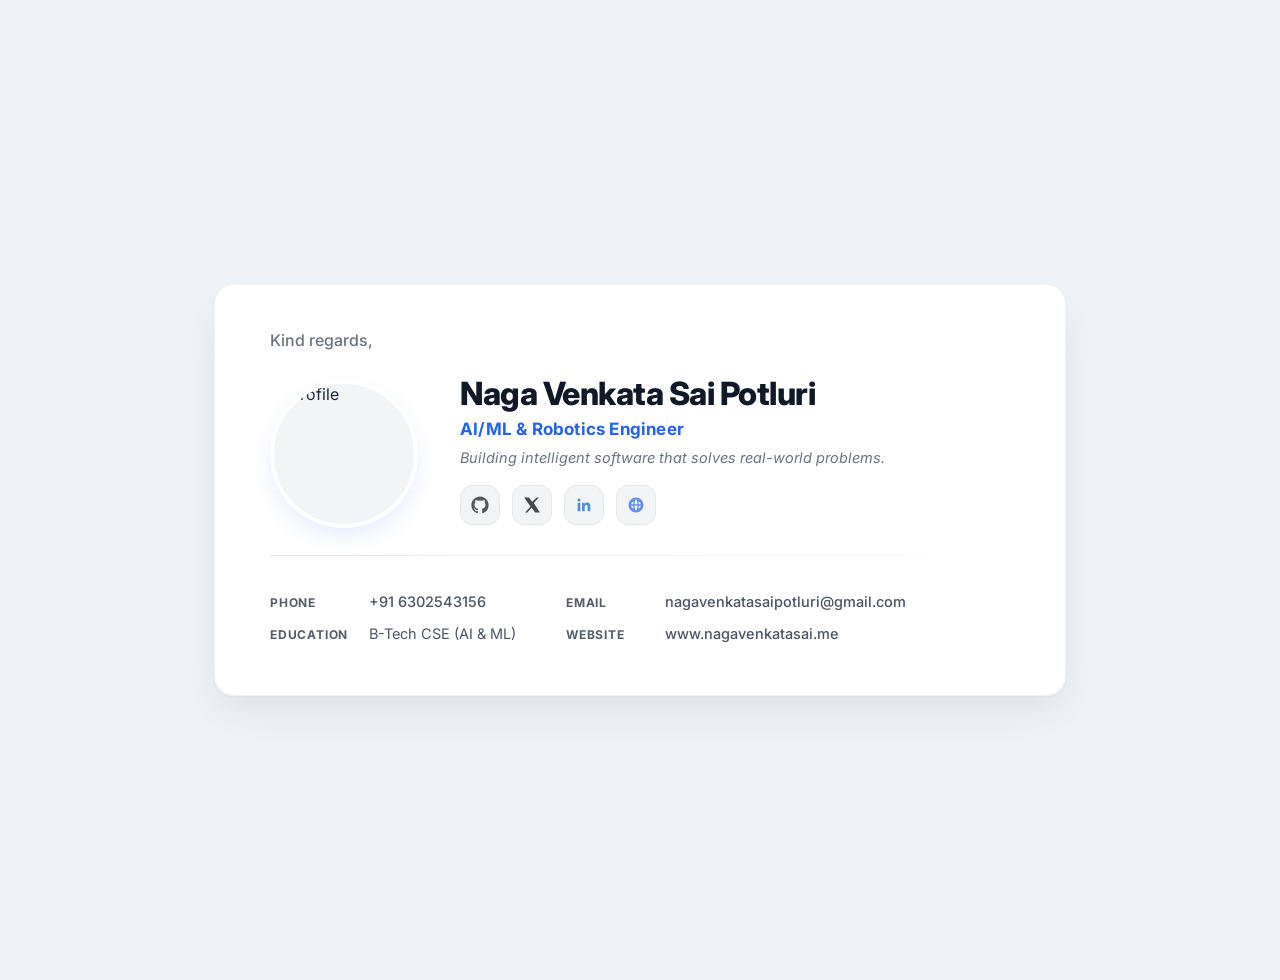
==== Preview.html @ a08f1529 "Initial commit of Email Signature files" ====
<!DOCTYPE html>
<html lang="en">
<head>
    <meta charset="UTF-8">
    <title>Premium Email Signature</title>
    <style>
        @import url('https://fonts.googleapis.com/css2?family=Inter:wght@400;500;600;700;800&display=swap');

        body {
            background: #eef2f6;
            font-family: 'Inter', -apple-system, BlinkMacSystemFont, 'Segoe UI', Roboto, sans-serif;
            display: flex;
            justify-content: center;
            align-items: center;
            min-height: 100vh;
            margin: 0;
            padding: 40px;
        }

        @keyframes fadeInUp {
            from {
                opacity: 0;
                transform: translateY(20px);
            }
            to {
                opacity: 1;
                transform: translateY(0);
            }
        }

        .signature-container {
            background: #ffffff;
            padding: 45px 55px;
            border-radius: 20px;
            box-shadow: 
                0 20px 40px -10px rgba(0,0,0,0.08), 
                0 1px 3px rgba(0,0,0,0.03);
            border: 1px solid rgba(229, 231, 235, 0.5);
            animation: fadeInUp 0.8s cubic-bezier(0.4, 0, 0.2, 1) forwards;
        }

        .signature {
            color: #1f2937;
            width: 740px;
        }

        .greeting {
            font-size: 16px;
            color: #6b7280;
            margin-bottom: 24px;
            font-weight: 500;
        }

        .flip-container {
            perspective: 1000px;
            width: 140px;
            height: 140px;
        }

        .flipper {
            width: 100%;
            height: 100%;
            position: relative;
            transition: transform 0.6s cubic-bezier(0.4, 0, 0.2, 1);
            transform-style: preserve-3d;
            animation: flip-auto 5s infinite;
        }

        @keyframes flip-auto {
            0%, 40% { transform: rotateY(0deg); }
            50%, 90% { transform: rotateY(180deg); }
            100% { transform: rotateY(0deg); }
        }

        .front, .back {
            width: 100%;
            height: 100%;
            position: absolute;
            top: 0;
            left: 0;
            backface-visibility: hidden;
            border-radius: 50%;
            box-shadow: 0 10px 25px -5px rgba(37, 99, 235, 0.15);
        }

        .front {
            z-index: 2;
            transform: rotateY(0deg);
            border: 4px solid #ffffff;
            overflow: hidden;
            background: #f3f4f6;
        }

        .front img {
            width: 100%;
            height: 100%;
            object-fit: cover;
            object-position: center center; 
        }

        .back {
            transform: rotateY(180deg);
            background: linear-gradient(135deg, #0f172a 0%, #1e293b 100%);
            border: 4px solid #3b82f6;
            display: flex;
            justify-content: center;
            align-items: center;
            text-align: center;
            font-size: 14px;
            font-weight: 600;
            color: #93c5fd;
            padding: 15px;
            line-height: 1.5;
            box-sizing: border-box;
            box-shadow: inset 0 0 20px rgba(0,0,0,0.5);
        }
        
        .back span {
            color: #ffffff;
            font-weight: 800;
        }

        .name {
            font-size: 32px;
            font-weight: 800;
            color: #111827;
            margin: 0 0 6px 0;
            letter-spacing: -0.5px;
        }

        .role {
            font-size: 17px;
            font-weight: 700;
            margin: 0 0 8px 0;
            color: #2563eb; /* Entire sentence blue */
            letter-spacing: 0.2px;
        }
        
        .tagline {
            font-size: 14.5px;
            color: #6b7280;
            margin: 0 0 16px 0;
            line-height: 1.5;
            font-style: italic;
        }

        /* Modern Social Icons - Clean & Bug-free */
        .socials {
            display: flex;
            gap: 12px;
        }
        
        .social-icon {
            width: 38px;
            height: 38px;
            border-radius: 12px; 
            display: flex;
            justify-content: center;
            align-items: center;
            text-decoration: none;
            background: #f3f4f6;
            transition: transform 0.2s ease, box-shadow 0.2s ease;
            border: 1px solid #e5e7eb;
        }
        
        .social-icon:hover {
            transform: translateY(-3px);
            box-shadow: 0 4px 10px rgba(0,0,0,0.08);
        }

        .social-icon img {
            width: 18px;
            height: 18px;
            opacity: 0.7;
            transition: opacity 0.2s ease;
        }
        
        .social-icon:hover img {
            opacity: 1; /* Highlights the icon subtly without breaking colors */
        }

        hr.divider {
            border: none;
            height: 1px;
            background: linear-gradient(90deg, #e5e7eb 0%, rgba(243, 244, 246, 0.1) 100%);
            margin: 30px 0;
        }

        .contact-table {
            width: 100%;
            font-size: 14.5px;
            color: #4b5563;
            line-height: 2.2;
        }
        
        .contact-table td {
            white-space: nowrap; 
            padding-right: 20px;
        }

        .contact-label {
            font-weight: 700;
            color: #111827;
            text-transform: uppercase;
            font-size: 12px;
            letter-spacing: 0.8px;
            display: inline-block;
            width: 95px;
            opacity: 0.7;
        }

        .contact-table a {
            color: #4b5563;
            text-decoration: none;
            transition: all 0.2s ease;
            font-weight: 500;
        }

        .contact-table a:hover {
            color: #2563eb;
            transform: translateX(2px);
            display: inline-block;
        }
    </style>
</head>
<body>

    <div class="signature-container">
        <div class="signature">
            <div class="greeting">Kind regards,</div>

            <table cellpadding="0" cellspacing="0" style="width: 100%;">
                <tr>
                    <td style="width: 170px; vertical-align: middle;">
                        <div class="flip-container">
                            <div class="flipper">
                                <div class="front">
                                    <img src="https://raw.githubusercontent.com/Potluri-Naga-Venkata-Sai/Portfolio-assets/main/Profile.jpeg" alt="Profile">
                                </div>
                                <div class="back">
                                    <div>Think simple.<br><span>Work smarter.</span></div>
                                </div>
                            </div>
                        </div>
                    </td>
                    <td style="vertical-align: middle; padding-left: 20px;">
                        <h1 class="name">Naga Venkata Sai Potluri</h1>
                        <p class="role">AI/ML & Robotics Engineer</p>
                        
                        <p class="tagline">Building intelligent software that solves real-world problems.</p>

                        <div class="socials">
                            <a href="https://github.com/Potluri-Naga-Venkata-Sai" class="social-icon" target="_blank">
                                <img src="assets/github.svg" alt="GitHub">
                            </a>
                            <a href="https://x.com/Pnvs0954" class="social-icon" target="_blank">
                                <img src="assets/x.svg" alt="X">
                            </a>
                            <a href="https://www.linkedin.com/in/naga-venkata-sai-potluri/" class="social-icon" target="_blank">
                                <img src="assets/linkedin.svg" alt="LinkedIn">
                            </a>
                            <a href="https://nagavenkatasai.me/" class="social-icon" target="_blank">
                                <img src="assets/globe.svg" alt="Website">
                            </a>
                        </div>
                    </td>
                </tr>
            </table>

            <hr class="divider">

            <table class="contact-table" cellpadding="0" cellspacing="0">
                <tr>
                    <td style="width: 40%;">
                        <span class="contact-label">Phone</span>
                        <a href="tel:+916302543156">+91 6302543156</a>
                    </td>
                    <td style="width: 60%;">
                        <span class="contact-label">Email</span>
                        <a href="mailto:nagavenkatasaipotluri@gmail.com">nagavenkatasaipotluri@gmail.com</a>
                    </td>
                </tr>
                <tr>
                    <td>
                        <span class="contact-label">Education</span>
                        B-Tech CSE (AI & ML)
                    </td>
                    <td>
                        <span class="contact-label">Website</span>
                        <a href="https://nagavenkatasai.me/" target="_blank">www.nagavenkatasai.me</a>
                    </td>
                </tr>
            </table>
        </div>
    </div>

</body>
</html>
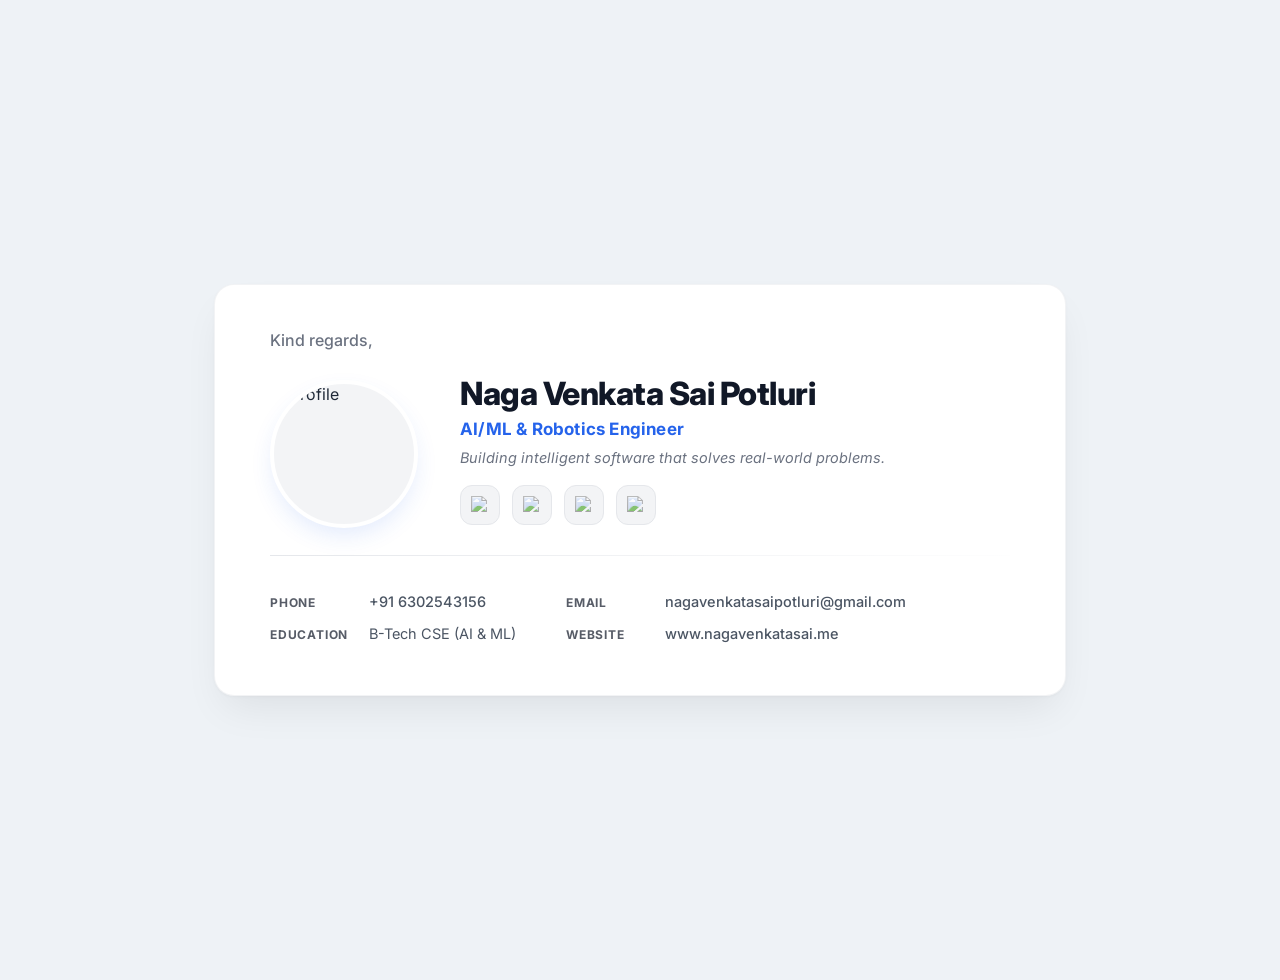
==== commit b01555b0: "Update icon URLs to absolute raw paths for Gmail compatibility" ====
--- a/Preview.html
+++ b/Preview.html
@@ -251,16 +251,16 @@
 
                         <div class="socials">
                             <a href="https://github.com/Potluri-Naga-Venkata-Sai" class="social-icon" target="_blank">
-                                <img src="assets/github.svg" alt="GitHub">
+                                <img src="https://raw.githubusercontent.com/Potluri-Naga-Venkata-Sai/Email-Signature/main/assets/github.svg" alt="GitHub">
                             </a>
                             <a href="https://x.com/Pnvs0954" class="social-icon" target="_blank">
-                                <img src="assets/x.svg" alt="X">
+                                <img src="https://raw.githubusercontent.com/Potluri-Naga-Venkata-Sai/Email-Signature/main/assets/x.svg" alt="X">
                             </a>
                             <a href="https://www.linkedin.com/in/naga-venkata-sai-potluri/" class="social-icon" target="_blank">
-                                <img src="assets/linkedin.svg" alt="LinkedIn">
+                                <img src="https://raw.githubusercontent.com/Potluri-Naga-Venkata-Sai/Email-Signature/main/assets/linkedin.svg" alt="LinkedIn">
                             </a>
                             <a href="https://nagavenkatasai.me/" class="social-icon" target="_blank">
-                                <img src="assets/globe.svg" alt="Website">
+                                <img src="https://raw.githubusercontent.com/Potluri-Naga-Venkata-Sai/Email-Signature/main/assets/globe.svg" alt="Website">
                             </a>
                         </div>
                     </td>
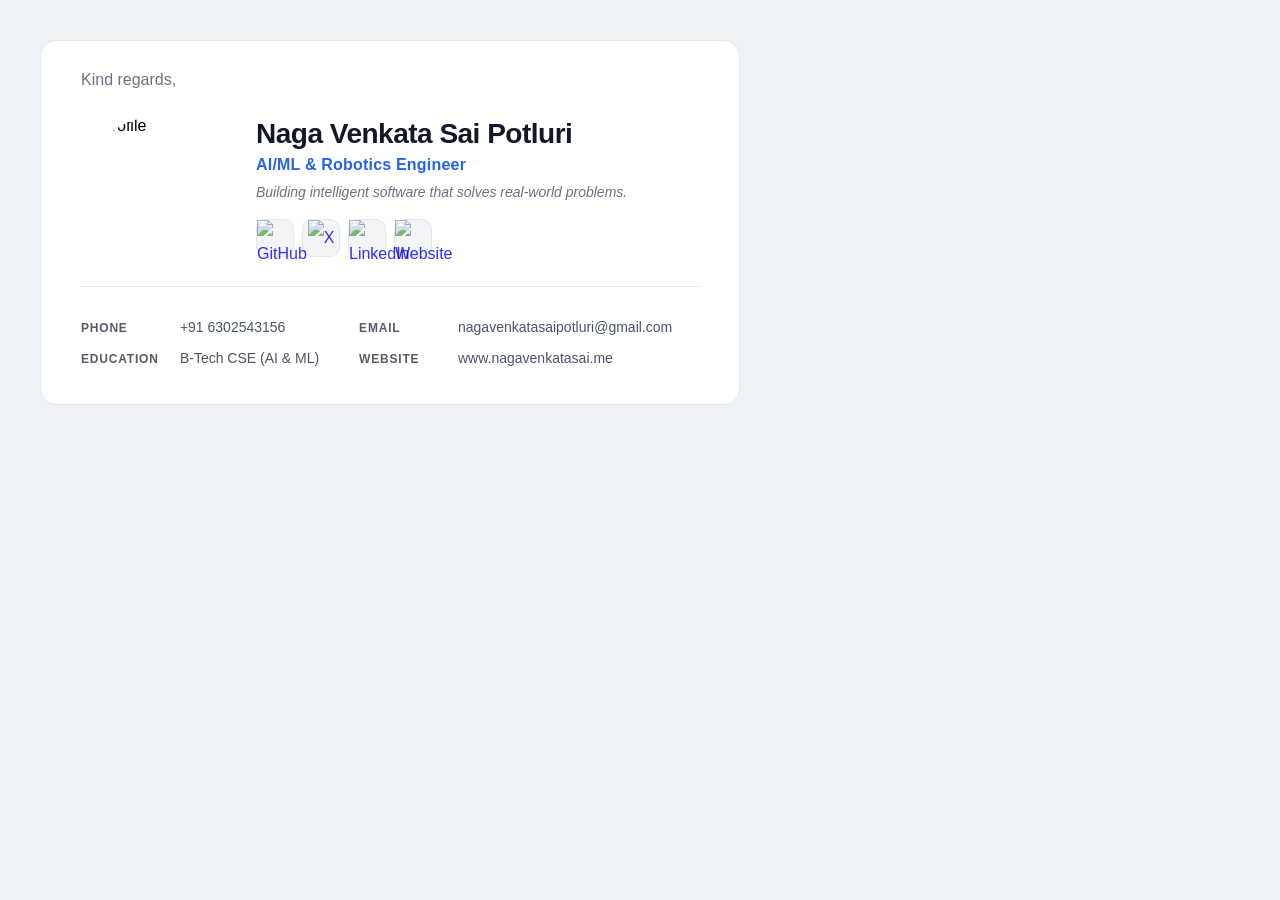
==== commit 9a118e6b: "Refactor to inline CSS and tables for robust Gmail compatibility" ====
--- a/Preview.html
+++ b/Preview.html
@@ -3,296 +3,95 @@
 <head>
     <meta charset="UTF-8">
     <title>Premium Email Signature</title>
-    <style>
-        @import url('https://fonts.googleapis.com/css2?family=Inter:wght@400;500;600;700;800&display=swap');
+</head>
+<body style="margin: 0; padding: 40px; background-color: #eef2f6; font-family: 'Inter', Arial, sans-serif;">
 
-        body {
-            background: #eef2f6;
-            font-family: 'Inter', -apple-system, BlinkMacSystemFont, 'Segoe UI', Roboto, sans-serif;
-            display: flex;
-            justify-content: center;
-            align-items: center;
-            min-height: 100vh;
-            margin: 0;
-            padding: 40px;
-        }
+    <!-- This table acts as the main container that is copied into Gmail -->
+    <table cellpadding="0" cellspacing="0" style="background-color: #ffffff; padding: 30px 40px; border-radius: 16px; border: 1px solid #e5e7eb; width: 700px; font-family: 'Inter', Arial, sans-serif;">
+        <tr>
+            <td>
+                <div style="font-size: 16px; color: #6b7280; margin-bottom: 24px; font-weight: 500;">Kind regards,</div>
 
-        @keyframes fadeInUp {
-            from {
-                opacity: 0;
-                transform: translateY(20px);
-            }
-            to {
-                opacity: 1;
-                transform: translateY(0);
-            }
-        }
+                <!-- Top section: Image and Name/Role -->
+                <table cellpadding="0" cellspacing="0" style="width: 100%;">
+                    <tr>
+                        <td style="width: 150px; vertical-align: middle;">
+                            <!-- Profile Image only (Flipping animation removed for Gmail compatibility) -->
+                            <img src="https://raw.githubusercontent.com/Potluri-Naga-Venkata-Sai/Email-Signature/main/assets/Profile.jpeg" 
+                                 alt="Profile" 
+                                 style="width: 140px; height: 140px; border-radius: 50%; object-fit: cover; object-position: center center; display: block; border: 4px solid #ffffff;">
+                        </td>
+                        <td style="vertical-align: middle; padding-left: 25px;">
+                            <h1 style="margin: 0 0 6px 0; font-size: 28px; font-weight: 800; color: #111827; letter-spacing: -0.5px;">Naga Venkata Sai Potluri</h1>
+                            
+                            <p style="margin: 0 0 8px 0; font-size: 16px; font-weight: 700; color: #2563eb; letter-spacing: 0.2px;">AI/ML & Robotics Engineer</p>
+                            
+                            <p style="margin: 0 0 16px 0; font-size: 14px; color: #6b7280; line-height: 1.5; font-style: italic;">Building intelligent software that solves real-world problems.</p>
 
-        .signature-container {
-            background: #ffffff;
-            padding: 45px 55px;
-            border-radius: 20px;
-            box-shadow: 
-                0 20px 40px -10px rgba(0,0,0,0.08), 
-                0 1px 3px rgba(0,0,0,0.03);
-            border: 1px solid rgba(229, 231, 235, 0.5);
-            animation: fadeInUp 0.8s cubic-bezier(0.4, 0, 0.2, 1) forwards;
-        }
+                            <!-- Social Icons -->
+                            <table cellpadding="0" cellspacing="0">
+                                <tr>
+                                    <td style="padding-right: 8px;">
+                                        <a href="https://github.com/Potluri-Naga-Venkata-Sai" target="_blank" style="display: inline-block; width: 36px; height: 36px; background-color: #f3f4f6; border-radius: 10px; text-align: center; line-height: 36px; text-decoration: none; border: 1px solid #e5e7eb;">
+                                            <img src="https://raw.githubusercontent.com/Potluri-Naga-Venkata-Sai/Email-Signature/main/assets/github.svg" alt="GitHub" style="width: 18px; height: 18px; vertical-align: middle; opacity: 0.8;">
+                                        </a>
+                                    </td>
+                                    <td style="padding-right: 8px;">
+                                        <a href="https://x.com/Pnvs0954" target="_blank" style="display: inline-block; width: 36px; height: 36px; background-color: #f3f4f6; border-radius: 10px; text-align: center; line-height: 36px; text-decoration: none; border: 1px solid #e5e7eb;">
+                                            <img src="https://raw.githubusercontent.com/Potluri-Naga-Venkata-Sai/Email-Signature/main/assets/x.svg" alt="X" style="width: 18px; height: 18px; vertical-align: middle; opacity: 0.8;">
+                                        </a>
+                                    </td>
+                                    <td style="padding-right: 8px;">
+                                        <a href="https://www.linkedin.com/in/naga-venkata-sai-potluri/" target="_blank" style="display: inline-block; width: 36px; height: 36px; background-color: #f3f4f6; border-radius: 10px; text-align: center; line-height: 36px; text-decoration: none; border: 1px solid #e5e7eb;">
+                                            <img src="https://raw.githubusercontent.com/Potluri-Naga-Venkata-Sai/Email-Signature/main/assets/linkedin.svg" alt="LinkedIn" style="width: 18px; height: 18px; vertical-align: middle; opacity: 0.8;">
+                                        </a>
+                                    </td>
+                                    <td>
+                                        <a href="https://nagavenkatasai.me/" target="_blank" style="display: inline-block; width: 36px; height: 36px; background-color: #f3f4f6; border-radius: 10px; text-align: center; line-height: 36px; text-decoration: none; border: 1px solid #e5e7eb;">
+                                            <img src="https://raw.githubusercontent.com/Potluri-Naga-Venkata-Sai/Email-Signature/main/assets/globe.svg" alt="Website" style="width: 18px; height: 18px; vertical-align: middle; opacity: 0.8;">
+                                        </a>
+                                    </td>
+                                </tr>
+                            </table>
+                        </td>
+                    </tr>
+                </table>
 
-        .signature {
-            color: #1f2937;
-            width: 740px;
-        }
+                <!-- Divider -->
+                <table cellpadding="0" cellspacing="0" style="width: 100%;">
+                    <tr>
+                        <td style="padding: 25px 0;">
+                            <div style="height: 1px; background-color: #e5e7eb; width: 100%;"></div>
+                        </td>
+                    </tr>
+                </table>
 
-        .greeting {
-            font-size: 16px;
-            color: #6b7280;
-            margin-bottom: 24px;
-            font-weight: 500;
-        }
-
-        .flip-container {
-            perspective: 1000px;
-            width: 140px;
-            height: 140px;
-        }
-
-        .flipper {
-            width: 100%;
-            height: 100%;
-            position: relative;
-            transition: transform 0.6s cubic-bezier(0.4, 0, 0.2, 1);
-            transform-style: preserve-3d;
-            animation: flip-auto 5s infinite;
-        }
-
-        @keyframes flip-auto {
-            0%, 40% { transform: rotateY(0deg); }
-            50%, 90% { transform: rotateY(180deg); }
-            100% { transform: rotateY(0deg); }
-        }
-
-        .front, .back {
-            width: 100%;
-            height: 100%;
-            position: absolute;
-            top: 0;
-            left: 0;
-            backface-visibility: hidden;
-            border-radius: 50%;
-            box-shadow: 0 10px 25px -5px rgba(37, 99, 235, 0.15);
-        }
-
-        .front {
-            z-index: 2;
-            transform: rotateY(0deg);
-            border: 4px solid #ffffff;
-            overflow: hidden;
-            background: #f3f4f6;
-        }
-
-        .front img {
-            width: 100%;
-            height: 100%;
-            object-fit: cover;
-            object-position: center center; 
-        }
-
-        .back {
-            transform: rotateY(180deg);
-            background: linear-gradient(135deg, #0f172a 0%, #1e293b 100%);
-            border: 4px solid #3b82f6;
-            display: flex;
-            justify-content: center;
-            align-items: center;
-            text-align: center;
-            font-size: 14px;
-            font-weight: 600;
-            color: #93c5fd;
-            padding: 15px;
-            line-height: 1.5;
-            box-sizing: border-box;
-            box-shadow: inset 0 0 20px rgba(0,0,0,0.5);
-        }
-        
-        .back span {
-            color: #ffffff;
-            font-weight: 800;
-        }
-
-        .name {
-            font-size: 32px;
-            font-weight: 800;
-            color: #111827;
-            margin: 0 0 6px 0;
-            letter-spacing: -0.5px;
-        }
-
-        .role {
-            font-size: 17px;
-            font-weight: 700;
-            margin: 0 0 8px 0;
-            color: #2563eb; /* Entire sentence blue */
-            letter-spacing: 0.2px;
-        }
-        
-        .tagline {
-            font-size: 14.5px;
-            color: #6b7280;
-            margin: 0 0 16px 0;
-            line-height: 1.5;
-            font-style: italic;
-        }
-
-        /* Modern Social Icons - Clean & Bug-free */
-        .socials {
-            display: flex;
-            gap: 12px;
-        }
-        
-        .social-icon {
-            width: 38px;
-            height: 38px;
-            border-radius: 12px; 
-            display: flex;
-            justify-content: center;
-            align-items: center;
-            text-decoration: none;
-            background: #f3f4f6;
-            transition: transform 0.2s ease, box-shadow 0.2s ease;
-            border: 1px solid #e5e7eb;
-        }
-        
-        .social-icon:hover {
-            transform: translateY(-3px);
-            box-shadow: 0 4px 10px rgba(0,0,0,0.08);
-        }
-
-        .social-icon img {
-            width: 18px;
-            height: 18px;
-            opacity: 0.7;
-            transition: opacity 0.2s ease;
-        }
-        
-        .social-icon:hover img {
-            opacity: 1; /* Highlights the icon subtly without breaking colors */
-        }
-
-        hr.divider {
-            border: none;
-            height: 1px;
-            background: linear-gradient(90deg, #e5e7eb 0%, rgba(243, 244, 246, 0.1) 100%);
-            margin: 30px 0;
-        }
-
-        .contact-table {
-            width: 100%;
-            font-size: 14.5px;
-            color: #4b5563;
-            line-height: 2.2;
-        }
-        
-        .contact-table td {
-            white-space: nowrap; 
-            padding-right: 20px;
-        }
-
-        .contact-label {
-            font-weight: 700;
-            color: #111827;
-            text-transform: uppercase;
-            font-size: 12px;
-            letter-spacing: 0.8px;
-            display: inline-block;
-            width: 95px;
-            opacity: 0.7;
-        }
-
-        .contact-table a {
-            color: #4b5563;
-            text-decoration: none;
-            transition: all 0.2s ease;
-            font-weight: 500;
-        }
-
-        .contact-table a:hover {
-            color: #2563eb;
-            transform: translateX(2px);
-            display: inline-block;
-        }
-    </style>
-</head>
-<body>
-
-    <div class="signature-container">
-        <div class="signature">
-            <div class="greeting">Kind regards,</div>
-
-            <table cellpadding="0" cellspacing="0" style="width: 100%;">
-                <tr>
-                    <td style="width: 170px; vertical-align: middle;">
-                        <div class="flip-container">
-                            <div class="flipper">
-                                <div class="front">
-                                    <img src="https://raw.githubusercontent.com/Potluri-Naga-Venkata-Sai/Portfolio-assets/main/Profile.jpeg" alt="Profile">
-                                </div>
-                                <div class="back">
-                                    <div>Think simple.<br><span>Work smarter.</span></div>
-                                </div>
-                            </div>
-                        </div>
-                    </td>
-                    <td style="vertical-align: middle; padding-left: 20px;">
-                        <h1 class="name">Naga Venkata Sai Potluri</h1>
-                        <p class="role">AI/ML & Robotics Engineer</p>
-                        
-                        <p class="tagline">Building intelligent software that solves real-world problems.</p>
-
-                        <div class="socials">
-                            <a href="https://github.com/Potluri-Naga-Venkata-Sai" class="social-icon" target="_blank">
-                                <img src="https://raw.githubusercontent.com/Potluri-Naga-Venkata-Sai/Email-Signature/main/assets/github.svg" alt="GitHub">
-                            </a>
-                            <a href="https://x.com/Pnvs0954" class="social-icon" target="_blank">
-                                <img src="https://raw.githubusercontent.com/Potluri-Naga-Venkata-Sai/Email-Signature/main/assets/x.svg" alt="X">
-                            </a>
-                            <a href="https://www.linkedin.com/in/naga-venkata-sai-potluri/" class="social-icon" target="_blank">
-                                <img src="https://raw.githubusercontent.com/Potluri-Naga-Venkata-Sai/Email-Signature/main/assets/linkedin.svg" alt="LinkedIn">
-                            </a>
-                            <a href="https://nagavenkatasai.me/" class="social-icon" target="_blank">
-                                <img src="https://raw.githubusercontent.com/Potluri-Naga-Venkata-Sai/Email-Signature/main/assets/globe.svg" alt="Website">
-                            </a>
-                        </div>
-                    </td>
-                </tr>
-            </table>
-
-            <hr class="divider">
-
-            <table class="contact-table" cellpadding="0" cellspacing="0">
-                <tr>
-                    <td style="width: 40%;">
-                        <span class="contact-label">Phone</span>
-                        <a href="tel:+916302543156">+91 6302543156</a>
-                    </td>
-                    <td style="width: 60%;">
-                        <span class="contact-label">Email</span>
-                        <a href="mailto:nagavenkatasaipotluri@gmail.com">nagavenkatasaipotluri@gmail.com</a>
-                    </td>
-                </tr>
-                <tr>
-                    <td>
-                        <span class="contact-label">Education</span>
-                        B-Tech CSE (AI & ML)
-                    </td>
-                    <td>
-                        <span class="contact-label">Website</span>
-                        <a href="https://nagavenkatasai.me/" target="_blank">www.nagavenkatasai.me</a>
-                    </td>
-                </tr>
-            </table>
-        </div>
-    </div>
+                <!-- Contact Details -->
+                <table cellpadding="0" cellspacing="0" style="width: 100%; font-size: 14px; color: #4b5563; line-height: 2.2;">
+                    <tr>
+                        <td style="width: 45%; padding-right: 15px; white-space: nowrap;">
+                            <span style="font-weight: 700; color: #111827; text-transform: uppercase; font-size: 12px; letter-spacing: 0.8px; display: inline-block; width: 95px; opacity: 0.7;">Phone</span>
+                            <a href="tel:+916302543156" style="color: #4b5563; text-decoration: none; font-weight: 500;">+91 6302543156</a>
+                        </td>
+                        <td style="width: 55%; white-space: nowrap;">
+                            <span style="font-weight: 700; color: #111827; text-transform: uppercase; font-size: 12px; letter-spacing: 0.8px; display: inline-block; width: 95px; opacity: 0.7;">Email</span>
+                            <a href="mailto:nagavenkatasaipotluri@gmail.com" style="color: #4b5563; text-decoration: none; font-weight: 500;">nagavenkatasaipotluri@gmail.com</a>
+                        </td>
+                    </tr>
+                    <tr>
+                        <td style="padding-right: 15px; white-space: nowrap;">
+                            <span style="font-weight: 700; color: #111827; text-transform: uppercase; font-size: 12px; letter-spacing: 0.8px; display: inline-block; width: 95px; opacity: 0.7;">Education</span>
+                            <span style="font-weight: 500;">B-Tech CSE (AI & ML)</span>
+                        </td>
+                        <td style="white-space: nowrap;">
+                            <span style="font-weight: 700; color: #111827; text-transform: uppercase; font-size: 12px; letter-spacing: 0.8px; display: inline-block; width: 95px; opacity: 0.7;">Website</span>
+                            <a href="https://nagavenkatasai.me/" target="_blank" style="color: #4b5563; text-decoration: none; font-weight: 500;">www.nagavenkatasai.me</a>
+                        </td>
+                    </tr>
+                </table>
+            </td>
+        </tr>
+    </table>
 
 </body>
 </html>
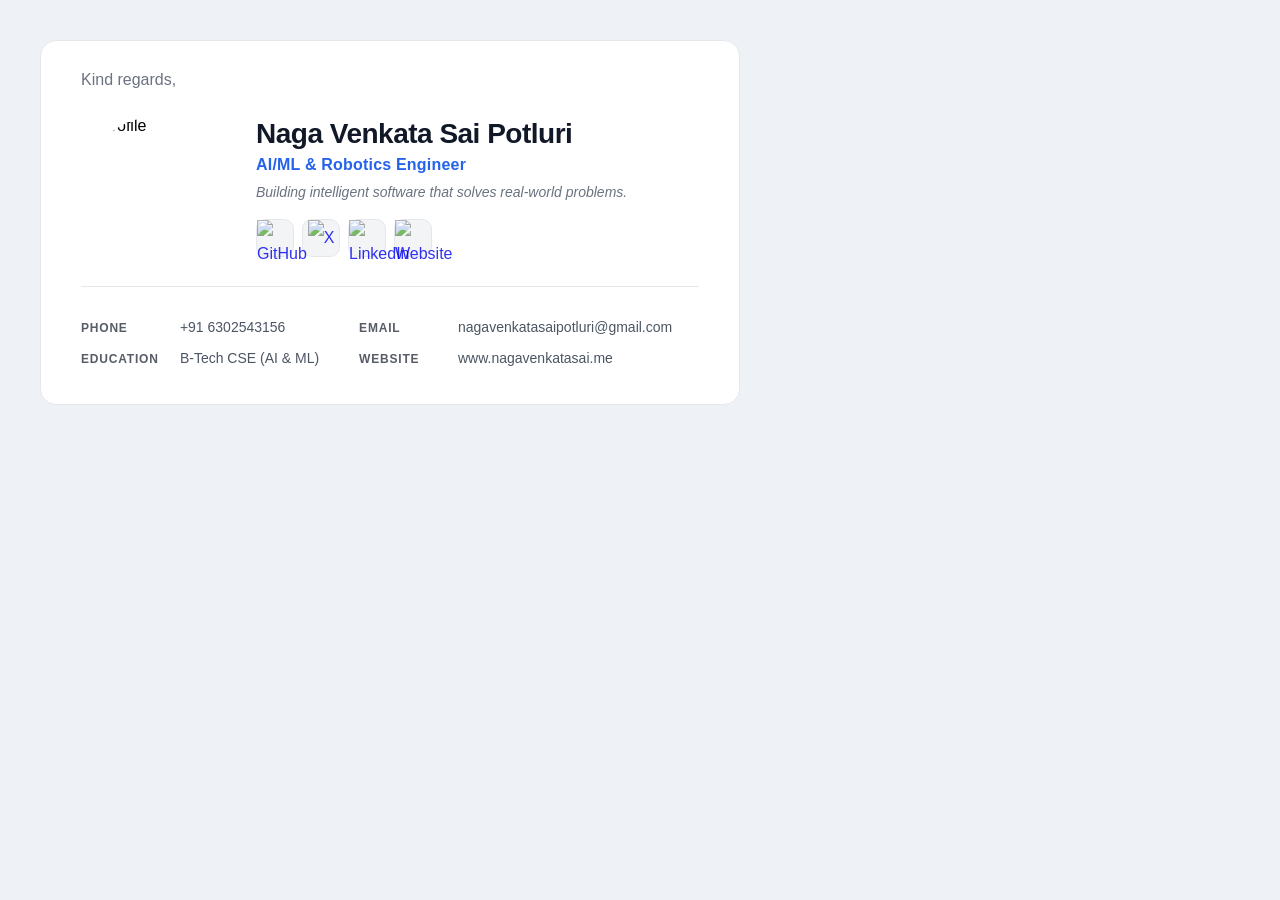
==== commit b6db54d4: "Fix image casing for profile.jpeg" ====
--- a/Preview.html
+++ b/Preview.html
@@ -17,7 +17,7 @@
                     <tr>
                         <td style="width: 150px; vertical-align: middle;">
                             <!-- Profile Image only (Flipping animation removed for Gmail compatibility) -->
-                            <img src="https://raw.githubusercontent.com/Potluri-Naga-Venkata-Sai/Email-Signature/main/assets/Profile.jpeg" 
+                            <img src="https://raw.githubusercontent.com/Potluri-Naga-Venkata-Sai/Email-Signature/main/assets/profile.jpeg" 
                                  alt="Profile" 
                                  style="width: 140px; height: 140px; border-radius: 50%; object-fit: cover; object-position: center center; display: block; border: 4px solid #ffffff;">
                         </td>
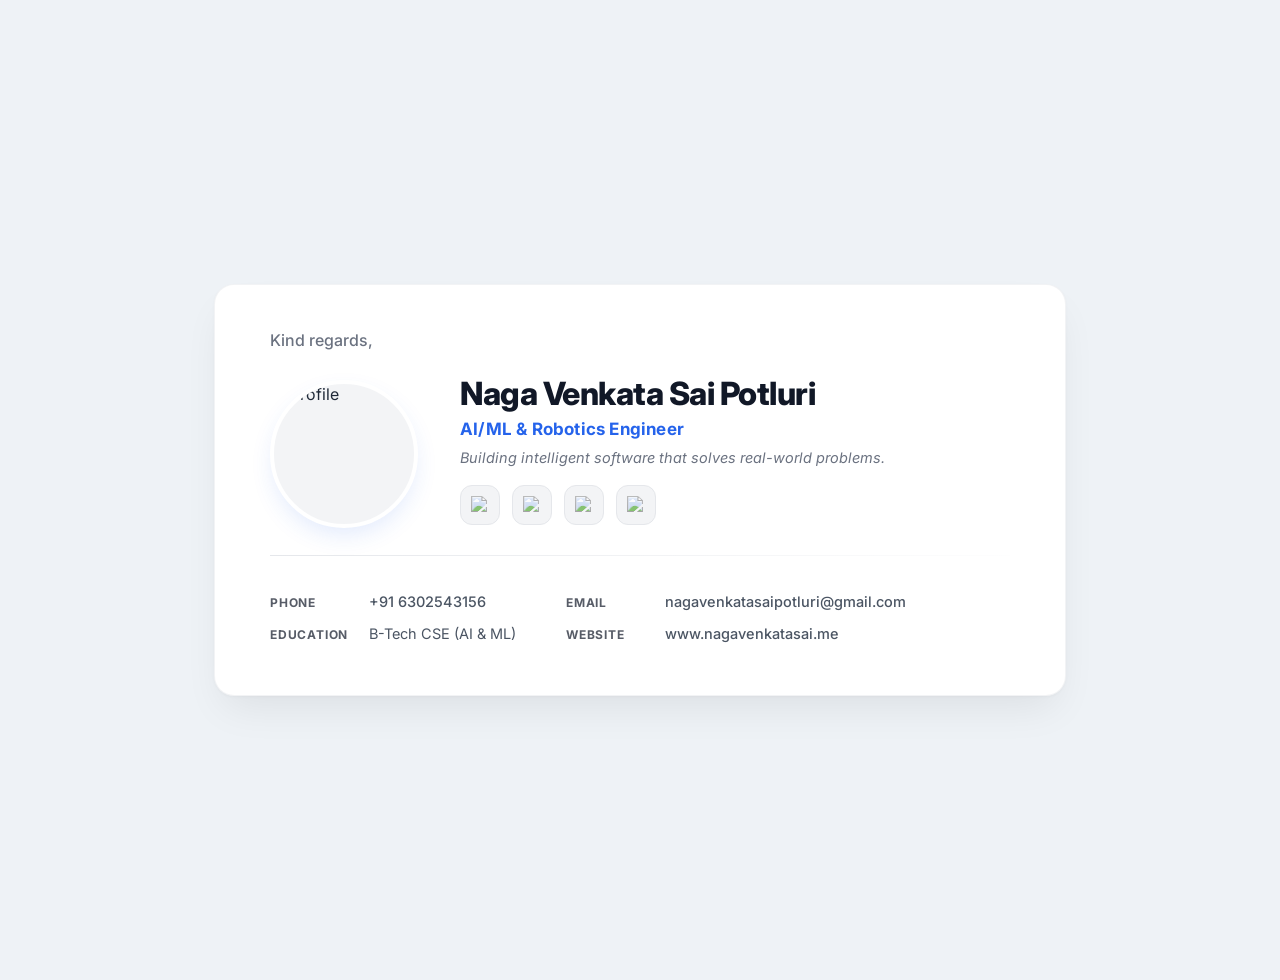
==== commit a11e32c1: "Restore fully animated CSS version to Preview.html" ====
--- a/Preview.html
+++ b/Preview.html
@@ -2,96 +2,302 @@
 <html lang="en">
 <head>
     <meta charset="UTF-8">
-    <title>Premium Email Signature</title>
+    <title>Premium Animated Email Signature</title>
+    <style>
+        /* Modern Google Font */
+        @import url('https://fonts.googleapis.com/css2?family=Inter:wght@400;500;600;700;800&display=swap');
+
+        body {
+            background: #eef2f6; /* Modern presentation background */
+            font-family: 'Inter', -apple-system, BlinkMacSystemFont, 'Segoe UI', Roboto, sans-serif;
+            display: flex;
+            justify-content: center;
+            align-items: center;
+            min-height: 100vh;
+            margin: 0;
+            padding: 40px;
+        }
+
+        /* Entrance Animation for the whole signature */
+        @keyframes fadeInUp {
+            from {
+                opacity: 0;
+                transform: translateY(20px);
+            }
+            to {
+                opacity: 1;
+                transform: translateY(0);
+            }
+        }
+
+        .signature-container {
+            background: #ffffff;
+            padding: 45px 55px;
+            border-radius: 20px;
+            box-shadow: 
+                0 20px 40px -10px rgba(0,0,0,0.08), 
+                0 1px 3px rgba(0,0,0,0.03);
+            border: 1px solid rgba(229, 231, 235, 0.5);
+            animation: fadeInUp 0.8s cubic-bezier(0.4, 0, 0.2, 1) forwards;
+        }
+
+        .signature {
+            color: #1f2937;
+            width: 740px; /* Increased width so no text wraps to two lines */
+        }
+
+        .greeting {
+            font-size: 16px;
+            color: #6b7280;
+            margin-bottom: 24px;
+            font-weight: 500;
+        }
+
+        /* Flipping Animation */
+        .flip-container {
+            perspective: 1000px;
+            width: 140px;
+            height: 140px;
+        }
+
+        .flipper {
+            width: 100%;
+            height: 100%;
+            position: relative;
+            transition: transform 0.6s cubic-bezier(0.4, 0, 0.2, 1);
+            transform-style: preserve-3d;
+            animation: flip-auto 5s infinite; /* Increased flip speed from 8s to 5s */
+        }
+
+        @keyframes flip-auto {
+            0%, 40% { transform: rotateY(0deg); }
+            50%, 90% { transform: rotateY(180deg); }
+            100% { transform: rotateY(0deg); }
+        }
+
+        .front, .back {
+            width: 100%;
+            height: 100%;
+            position: absolute;
+            top: 0;
+            left: 0;
+            backface-visibility: hidden;
+            border-radius: 50%;
+            box-shadow: 0 10px 25px -5px rgba(37, 99, 235, 0.15);
+        }
+
+        .front {
+            z-index: 2;
+            transform: rotateY(0deg);
+            border: 4px solid #ffffff;
+            overflow: hidden;
+            background: #f3f4f6;
+        }
+
+        .front img {
+            width: 100%;
+            height: 100%;
+            object-fit: cover;
+            /* Perfectly centers your face without strange zooming */
+            object-position: center center; 
+        }
+
+        .back {
+            transform: rotateY(180deg);
+            /* Premium dark gradient for AI/ML theme */
+            background: linear-gradient(135deg, #0f172a 0%, #1e293b 100%);
+            border: 4px solid #3b82f6;
+            display: flex;
+            justify-content: center;
+            align-items: center;
+            text-align: center;
+            font-size: 14px;
+            font-weight: 600;
+            color: #93c5fd;
+            padding: 15px;
+            line-height: 1.5;
+            box-sizing: border-box;
+            box-shadow: inset 0 0 20px rgba(0,0,0,0.5);
+        }
+        
+        .back span {
+            color: #ffffff;
+            font-weight: 800;
+        }
+
+        .name {
+            font-size: 32px;
+            font-weight: 800;
+            color: #111827;
+            margin: 0 0 6px 0;
+            letter-spacing: -0.5px;
+        }
+
+        .role {
+            font-size: 17px;
+            font-weight: 700;
+            margin: 0 0 8px 0;
+            color: #2563eb; /* Entire sentence blue */
+            letter-spacing: 0.2px;
+        }
+        
+        .tagline {
+            font-size: 14.5px;
+            color: #6b7280;
+            margin: 0 0 16px 0;
+            line-height: 1.5;
+            font-style: italic;
+        }
+
+        /* Modern Social Icons - Clean & Bug-free */
+        .socials {
+            display: flex;
+            gap: 12px;
+        }
+        
+        .social-icon {
+            width: 38px;
+            height: 38px;
+            border-radius: 12px; /* Squircle */
+            display: flex;
+            justify-content: center;
+            align-items: center;
+            text-decoration: none;
+            background: #f3f4f6;
+            transition: transform 0.2s ease, box-shadow 0.2s ease;
+            border: 1px solid #e5e7eb;
+        }
+        
+        .social-icon:hover {
+            transform: translateY(-3px);
+            box-shadow: 0 4px 10px rgba(0,0,0,0.08); /* More vibrant shadow on hover */
+        }
+
+        .social-icon img {
+            width: 18px;
+            height: 18px;
+            opacity: 0.7;
+            transition: opacity 0.2s ease;
+        }
+
+        .social-icon:hover img {
+            opacity: 1; /* Highlights the icon subtly without breaking colors */
+        }
+
+        hr.divider {
+            border: none;
+            height: 1px;
+            background: linear-gradient(90deg, #e5e7eb 0%, rgba(243, 244, 246, 0.1) 100%);
+            margin: 30px 0;
+        }
+
+        .contact-table {
+            width: 100%;
+            font-size: 14.5px;
+            color: #4b5563;
+            line-height: 2.2;
+        }
+        
+        .contact-table td {
+            white-space: nowrap; /* Ensures no text wraps to the second line */
+            padding-right: 20px;
+        }
+
+        .contact-label {
+            font-weight: 700;
+            color: #111827;
+            text-transform: uppercase;
+            font-size: 12px;
+            letter-spacing: 0.8px;
+            display: inline-block;
+            width: 95px;
+            opacity: 0.7;
+        }
+
+        .contact-table a {
+            color: #4b5563;
+            text-decoration: none;
+            transition: all 0.2s ease;
+            font-weight: 500;
+        }
+
+        .contact-table a:hover {
+            color: #2563eb;
+            transform: translateX(2px); /* Slight slide effect on hover */
+            display: inline-block;
+        }
+    </style>
 </head>
-<body style="margin: 0; padding: 40px; background-color: #eef2f6; font-family: 'Inter', Arial, sans-serif;">
-
-    <!-- This table acts as the main container that is copied into Gmail -->
-    <table cellpadding="0" cellspacing="0" style="background-color: #ffffff; padding: 30px 40px; border-radius: 16px; border: 1px solid #e5e7eb; width: 700px; font-family: 'Inter', Arial, sans-serif;">
-        <tr>
-            <td>
-                <div style="font-size: 16px; color: #6b7280; margin-bottom: 24px; font-weight: 500;">Kind regards,</div>
-
-                <!-- Top section: Image and Name/Role -->
-                <table cellpadding="0" cellspacing="0" style="width: 100%;">
-                    <tr>
-                        <td style="width: 150px; vertical-align: middle;">
-                            <!-- Profile Image only (Flipping animation removed for Gmail compatibility) -->
-                            <img src="https://raw.githubusercontent.com/Potluri-Naga-Venkata-Sai/Email-Signature/main/assets/profile.jpeg" 
-                                 alt="Profile" 
-                                 style="width: 140px; height: 140px; border-radius: 50%; object-fit: cover; object-position: center center; display: block; border: 4px solid #ffffff;">
-                        </td>
-                        <td style="vertical-align: middle; padding-left: 25px;">
-                            <h1 style="margin: 0 0 6px 0; font-size: 28px; font-weight: 800; color: #111827; letter-spacing: -0.5px;">Naga Venkata Sai Potluri</h1>
-                            
-                            <p style="margin: 0 0 8px 0; font-size: 16px; font-weight: 700; color: #2563eb; letter-spacing: 0.2px;">AI/ML & Robotics Engineer</p>
-                            
-                            <p style="margin: 0 0 16px 0; font-size: 14px; color: #6b7280; line-height: 1.5; font-style: italic;">Building intelligent software that solves real-world problems.</p>
-
-                            <!-- Social Icons -->
-                            <table cellpadding="0" cellspacing="0">
-                                <tr>
-                                    <td style="padding-right: 8px;">
-                                        <a href="https://github.com/Potluri-Naga-Venkata-Sai" target="_blank" style="display: inline-block; width: 36px; height: 36px; background-color: #f3f4f6; border-radius: 10px; text-align: center; line-height: 36px; text-decoration: none; border: 1px solid #e5e7eb;">
-                                            <img src="https://raw.githubusercontent.com/Potluri-Naga-Venkata-Sai/Email-Signature/main/assets/github.svg" alt="GitHub" style="width: 18px; height: 18px; vertical-align: middle; opacity: 0.8;">
-                                        </a>
-                                    </td>
-                                    <td style="padding-right: 8px;">
-                                        <a href="https://x.com/Pnvs0954" target="_blank" style="display: inline-block; width: 36px; height: 36px; background-color: #f3f4f6; border-radius: 10px; text-align: center; line-height: 36px; text-decoration: none; border: 1px solid #e5e7eb;">
-                                            <img src="https://raw.githubusercontent.com/Potluri-Naga-Venkata-Sai/Email-Signature/main/assets/x.svg" alt="X" style="width: 18px; height: 18px; vertical-align: middle; opacity: 0.8;">
-                                        </a>
-                                    </td>
-                                    <td style="padding-right: 8px;">
-                                        <a href="https://www.linkedin.com/in/naga-venkata-sai-potluri/" target="_blank" style="display: inline-block; width: 36px; height: 36px; background-color: #f3f4f6; border-radius: 10px; text-align: center; line-height: 36px; text-decoration: none; border: 1px solid #e5e7eb;">
-                                            <img src="https://raw.githubusercontent.com/Potluri-Naga-Venkata-Sai/Email-Signature/main/assets/linkedin.svg" alt="LinkedIn" style="width: 18px; height: 18px; vertical-align: middle; opacity: 0.8;">
-                                        </a>
-                                    </td>
-                                    <td>
-                                        <a href="https://nagavenkatasai.me/" target="_blank" style="display: inline-block; width: 36px; height: 36px; background-color: #f3f4f6; border-radius: 10px; text-align: center; line-height: 36px; text-decoration: none; border: 1px solid #e5e7eb;">
-                                            <img src="https://raw.githubusercontent.com/Potluri-Naga-Venkata-Sai/Email-Signature/main/assets/globe.svg" alt="Website" style="width: 18px; height: 18px; vertical-align: middle; opacity: 0.8;">
-                                        </a>
-                                    </td>
-                                </tr>
-                            </table>
-                        </td>
-                    </tr>
-                </table>
-
-                <!-- Divider -->
-                <table cellpadding="0" cellspacing="0" style="width: 100%;">
-                    <tr>
-                        <td style="padding: 25px 0;">
-                            <div style="height: 1px; background-color: #e5e7eb; width: 100%;"></div>
-                        </td>
-                    </tr>
-                </table>
-
-                <!-- Contact Details -->
-                <table cellpadding="0" cellspacing="0" style="width: 100%; font-size: 14px; color: #4b5563; line-height: 2.2;">
-                    <tr>
-                        <td style="width: 45%; padding-right: 15px; white-space: nowrap;">
-                            <span style="font-weight: 700; color: #111827; text-transform: uppercase; font-size: 12px; letter-spacing: 0.8px; display: inline-block; width: 95px; opacity: 0.7;">Phone</span>
-                            <a href="tel:+916302543156" style="color: #4b5563; text-decoration: none; font-weight: 500;">+91 6302543156</a>
-                        </td>
-                        <td style="width: 55%; white-space: nowrap;">
-                            <span style="font-weight: 700; color: #111827; text-transform: uppercase; font-size: 12px; letter-spacing: 0.8px; display: inline-block; width: 95px; opacity: 0.7;">Email</span>
-                            <a href="mailto:nagavenkatasaipotluri@gmail.com" style="color: #4b5563; text-decoration: none; font-weight: 500;">nagavenkatasaipotluri@gmail.com</a>
-                        </td>
-                    </tr>
-                    <tr>
-                        <td style="padding-right: 15px; white-space: nowrap;">
-                            <span style="font-weight: 700; color: #111827; text-transform: uppercase; font-size: 12px; letter-spacing: 0.8px; display: inline-block; width: 95px; opacity: 0.7;">Education</span>
-                            <span style="font-weight: 500;">B-Tech CSE (AI & ML)</span>
-                        </td>
-                        <td style="white-space: nowrap;">
-                            <span style="font-weight: 700; color: #111827; text-transform: uppercase; font-size: 12px; letter-spacing: 0.8px; display: inline-block; width: 95px; opacity: 0.7;">Website</span>
-                            <a href="https://nagavenkatasai.me/" target="_blank" style="color: #4b5563; text-decoration: none; font-weight: 500;">www.nagavenkatasai.me</a>
-                        </td>
-                    </tr>
-                </table>
-            </td>
-        </tr>
-    </table>
+<body>
+
+    <div class="signature-container">
+        <div class="signature">
+            <div class="greeting">Kind regards,</div>
+
+            <table cellpadding="0" cellspacing="0" style="width: 100%;">
+                <tr>
+                    <td style="width: 170px; vertical-align: middle;">
+                        <div class="flip-container">
+                            <div class="flipper">
+                                <div class="front">
+                                    <img src="https://raw.githubusercontent.com/Potluri-Naga-Venkata-Sai/Email-Signature/main/assets/profile.jpeg" alt="Profile">
+                                </div>
+                                <div class="back">
+                                    <div>Think simple.<br><span>Work smarter.</span></div>
+                                </div>
+                            </div>
+                        </div>
+                    </td>
+                    <td style="vertical-align: middle; padding-left: 20px;">
+                        <h1 class="name">Naga Venkata Sai Potluri</h1>
+                        <p class="role">AI/ML & Robotics Engineer</p>
+                        
+                        <p class="tagline">Building intelligent software that solves real-world problems.</p>
+
+                        <div class="socials">
+                            <a href="https://github.com/Potluri-Naga-Venkata-Sai" class="social-icon" target="_blank">
+                                <img src="https://raw.githubusercontent.com/Potluri-Naga-Venkata-Sai/Email-Signature/main/assets/github.svg" alt="GitHub">
+                            </a>
+                            <a href="https://x.com/Pnvs0954" class="social-icon" target="_blank">
+                                <img src="https://raw.githubusercontent.com/Potluri-Naga-Venkata-Sai/Email-Signature/main/assets/x.svg" alt="X">
+                            </a>
+                            <a href="https://www.linkedin.com/in/naga-venkata-sai-potluri/" class="social-icon" target="_blank">
+                                <img src="https://raw.githubusercontent.com/Potluri-Naga-Venkata-Sai/Email-Signature/main/assets/linkedin.svg" alt="LinkedIn">
+                            </a>
+                            <a href="https://nagavenkatasai.me/" class="social-icon" target="_blank">
+                                <img src="https://raw.githubusercontent.com/Potluri-Naga-Venkata-Sai/Email-Signature/main/assets/globe.svg" alt="Website">
+                            </a>
+                        </div>
+                    </td>
+                </tr>
+            </table>
+
+            <hr class="divider">
+
+            <table class="contact-table" cellpadding="0" cellspacing="0">
+                <tr>
+                    <td style="width: 40%;">
+                        <span class="contact-label">Phone</span>
+                        <a href="tel:+916302543156">+91 6302543156</a>
+                    </td>
+                    <td style="width: 60%;">
+                        <span class="contact-label">Email</span>
+                        <a href="mailto:nagavenkatasaipotluri@gmail.com">nagavenkatasaipotluri@gmail.com</a>
+                    </td>
+                </tr>
+                <tr>
+                    <td>
+                        <span class="contact-label">Education</span>
+                        B-Tech CSE (AI & ML)
+                    </td>
+                    <td>
+                        <span class="contact-label">Website</span>
+                        <a href="https://nagavenkatasai.me/" target="_blank">www.nagavenkatasai.me</a>
+                    </td>
+                </tr>
+            </table>
+        </div>
+    </div>
 
 </body>
 </html>
